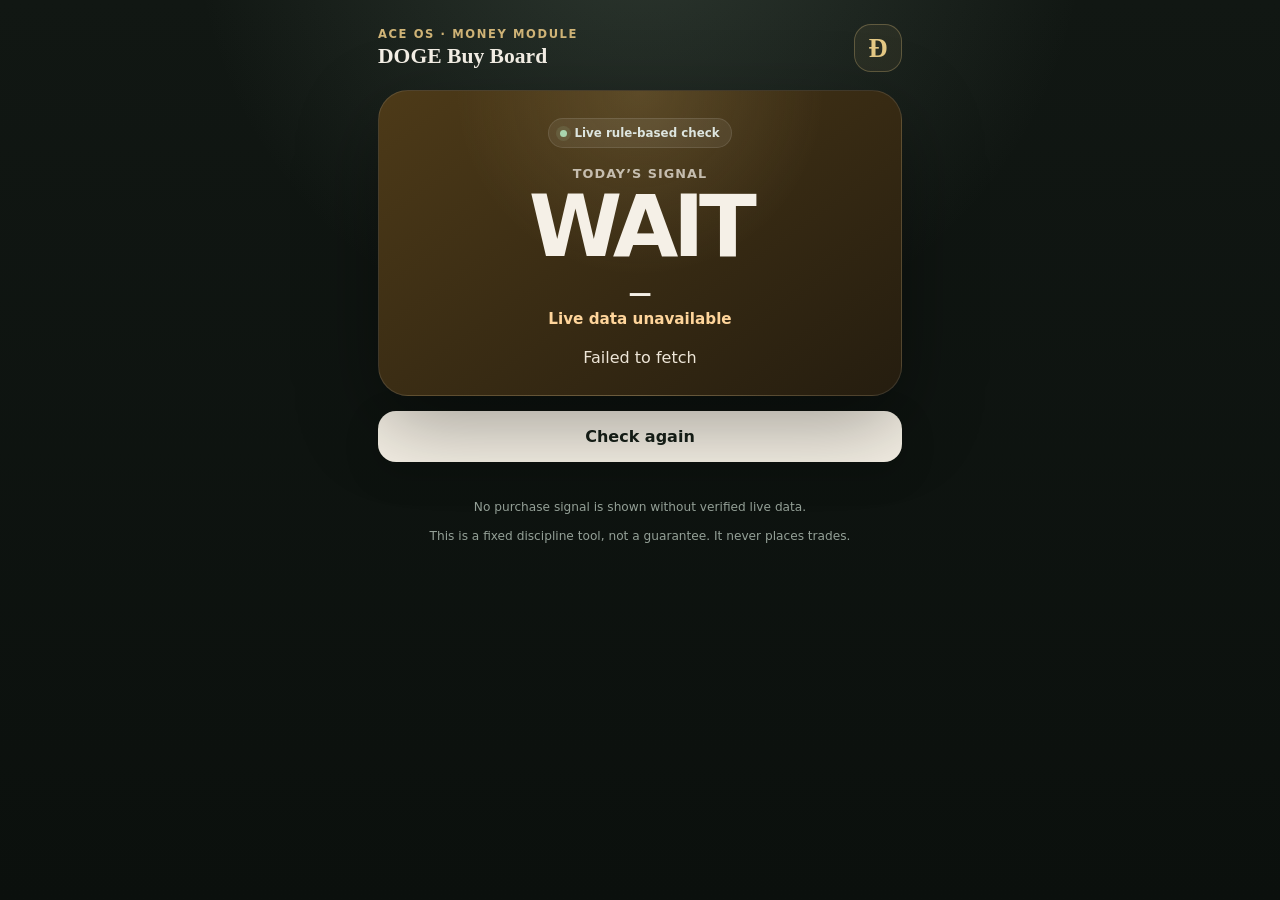
==== doge/index.html @ 9f22336c "Publish DOGE Buy Board" ====
<!doctype html><html lang="en"><head><meta charset="utf-8"><meta name="viewport" content="width=device-width,initial-scale=1,viewport-fit=cover"><meta name="theme-color" content="#101713"><meta name="apple-mobile-web-app-capable" content="yes"><meta name="apple-mobile-web-app-status-bar-style" content="black-translucent"><meta name="apple-mobile-web-app-title" content="DOGE Board"><meta name="description" content="ACE OS DOGE Buy Board"><title>DOGE Buy Board</title><style>:root{color-scheme:dark;font-family:Inter,ui-rounded,system-ui,-apple-system,BlinkMacSystemFont,"Segoe UI",sans-serif;background:#0b100d;color:#f5f0e7}*{box-sizing:border-box}body{margin:0;min-height:100vh;background:radial-gradient(circle at 50% -10%,rgba(137,162,141,.23),transparent 38%),linear-gradient(180deg,#111713,#0b100d)}button{font:inherit}.page{width:min(100%,560px);min-height:100vh;margin:auto;padding:calc(24px + env(safe-area-inset-top)) 18px calc(34px + env(safe-area-inset-bottom))}header{display:flex;align-items:center;justify-content:space-between;gap:16px;margin-bottom:18px}header h2{margin:3px 0 0;font:600 1.35rem Georgia,serif}.eyebrow{margin:0;color:#d0b477;font-size:.72rem;font-weight:800;letter-spacing:.14em;text-transform:uppercase}.coin{display:grid;place-items:center;width:48px;height:48px;border:1px solid rgba(208,180,119,.32);border-radius:17px;color:#e5c985;background:rgba(208,180,119,.08);font:800 1.65rem Georgia,serif}.signal{overflow:hidden;position:relative;border:1px solid rgba(255,255,255,.11);border-radius:30px;padding:27px 22px 25px;text-align:center;box-shadow:0 28px 80px rgba(0,0,0,.34)}.signal.buy{background:radial-gradient(circle at 50% 0,rgba(169,214,175,.18),transparent 46%),linear-gradient(145deg,#174f31,#0e2d1d)}.signal.wait,.signal.loading{background:radial-gradient(circle at 50% 0,rgba(229,201,133,.16),transparent 46%),linear-gradient(145deg,#4d3a18,#251d0f)}.badge{display:inline-flex;align-items:center;gap:7px;border:1px solid rgba(255,255,255,.1);border-radius:999px;padding:7px 11px;color:#dde5df;background:rgba(255,255,255,.07);font-size:.74rem;font-weight:700}.badge i{width:7px;height:7px;border-radius:50%;background:#a9d6af;box-shadow:0 0 0 4px rgba(169,214,175,.12)}.prompt{margin:18px 0 3px;color:rgba(245,240,231,.72);font-size:.8rem;font-weight:800;letter-spacing:.08em;text-transform:uppercase}h1{margin:6px 0 12px;font-size:clamp(3rem,15vw,5.3rem);line-height:.94;letter-spacing:-.065em}.price{margin:0;font-size:1.45rem;font-weight:850}.change{margin:4px 0 0;font-size:.95rem;font-weight:750}.positive{color:#b9efc8}.negative{color:#ffd59b}.reason{max-width:405px;margin:18px auto 0;color:#eee6d8;line-height:1.5}.refresh{width:100%;margin:15px 0;border:0;border-radius:18px;padding:16px;color:#172019;background:#f3eee3;font-size:1rem;font-weight:850;cursor:pointer;box-shadow:0 10px 35px rgba(0,0,0,.18)}.refresh:active{transform:scale(.99)}.refresh:disabled{opacity:.68}.grid{display:grid;grid-template-columns:repeat(2,minmax(0,1fr));gap:11px}.card{min-width:0;border:1px solid rgba(255,255,255,.09);border-radius:21px;padding:16px;background:rgba(255,255,255,.05)}.card>span{display:block;margin-bottom:7px;color:#aebbb2;font-size:.74rem}.card strong{display:block;overflow:hidden;font-size:clamp(.96rem,4.5vw,1.16rem);text-overflow:ellipsis;white-space:nowrap}.wide{grid-column:1/-1}.checks{display:grid;gap:10px;margin:11px 0 0;padding:0;list-style:none}.checks li{display:flex;align-items:center;gap:10px;font-size:.9rem}.checks b{width:24px;font-size:1.1rem}.passed{color:#b9efc8}.notpassed{color:#c5c7c5}footer{margin-top:22px;color:#94a097;text-align:center;font-size:.76rem;line-height:1.45}.hidden{display:none}@media(max-width:390px){.page{padding-left:14px;padding-right:14px}.signal{padding-left:16px;padding-right:16px}.card{padding:14px}}</style></head><body><main class="page"><header><div><p class="eyebrow">ACE OS · Money Module</p><h2>DOGE Buy Board</h2></div><div class="coin">Ð</div></header><section id="card" class="signal loading" aria-live="polite"><span class="badge"><i></i> Live rule-based check</span><p class="prompt">Today’s signal</p><h1 id="signal">CHECKING</h1><p id="price" class="price">—</p><p id="change" class="change">Getting live DOGE data…</p><p id="reason" class="reason">The board is checking the current market before showing a signal.</p></section><button id="refresh" class="refresh">Check again</button><section id="details" class="grid hidden"><article class="card"><span>Dip score</span><strong id="score">—</strong></article><article class="card"><span>RSI momentum</span><strong id="rsi">—</strong></article><article class="card"><span>20-day average</span><strong id="sma20">—</strong></article><article class="card"><span>50-day average</span><strong id="sma50">—</strong></article><article class="card wide"><span>7-day range</span><strong id="range">—</strong></article><article class="card wide"><span>Why the board chose this</span><ul id="checks" class="checks"></ul></article></section><footer><p id="updated">Waiting for a verified update.</p><p>This is a fixed discipline tool, not a guarantee. It never places trades.</p></footer></main><script>const API='https://cmryhxnhnltrewvduico.supabase.co/functions/v1/doge-signal-api?key=0ZYgJdN_l2FdIeggiPq_uM49',e=id=>document.getElementById(id),x={card:e('card'),signal:e('signal'),price:e('price'),change:e('change'),reason:e('reason'),refresh:e('refresh'),details:e('details'),score:e('score'),rsi:e('rsi'),sma20:e('sma20'),sma50:e('sma50'),range:e('range'),checks:e('checks'),updated:e('updated')};function money(v){v=Number(v);return Number.isFinite(v)?v<1?'$'+v.toFixed(5):'$'+v.toFixed(2):'—'}function pct(v){v=Number(v);return Number.isFinite(v)?(v>=0?'+':'')+v.toFixed(2)+'%':'—'}function safe(m){x.card.className='signal wait';x.signal.textContent='WAIT';x.price.textContent='—';x.change.textContent='Live data unavailable';x.change.className='change negative';x.reason.textContent=m||'The live market feed could not be checked safely.';x.details.classList.add('hidden');x.updated.textContent='No purchase signal is shown without verified live data.'}function render(d){const buy=d.signal==='BUY SMALL';x.card.className='signal '+(buy?'buy':'wait');x.signal.textContent=d.signal||'WAIT';x.price.textContent=money(d.price);x.change.textContent=pct(d.change24h)+' today';x.change.className='change '+(Number(d.change24h)>=0?'positive':'negative');x.reason.textContent=d.reason||'The board recommends waiting.';x.score.textContent=d.score+' / 4';x.rsi.textContent=Number(d.rsi14).toFixed(1);x.sma20.textContent=money(d.sma20);x.sma50.textContent=money(d.sma50);x.range.textContent=money(d.sevenDayLow)+' – '+money(d.sevenDayHigh);x.checks.replaceChildren(...(d.checks||[]).map(c=>{const li=document.createElement('li'),b=document.createElement('b');li.className=c.passed?'passed':'notpassed';b.textContent=c.passed?'✓':'○';li.append(b,document.createTextNode(c.label));return li}));x.details.classList.remove('hidden');x.updated.textContent='Updated '+new Date(d.updatedAt).toLocaleString('en-US',{timeZone:'America/Los_Angeles',dateStyle:'medium',timeStyle:'short'})+' Pacific.'}async function load(){x.refresh.disabled=true;x.refresh.textContent='Checking…';try{const r=await fetch(API+'&t='+Date.now(),{cache:'no-store'}),d=await r.json();if(!r.ok||d.error)throw new Error(d.error||'The signal service is unavailable.');render(d)}catch(err){safe(err.message)}finally{x.refresh.disabled=false;x.refresh.textContent='Check again'}}x.refresh.addEventListener('click',load);load();</script></body></html>
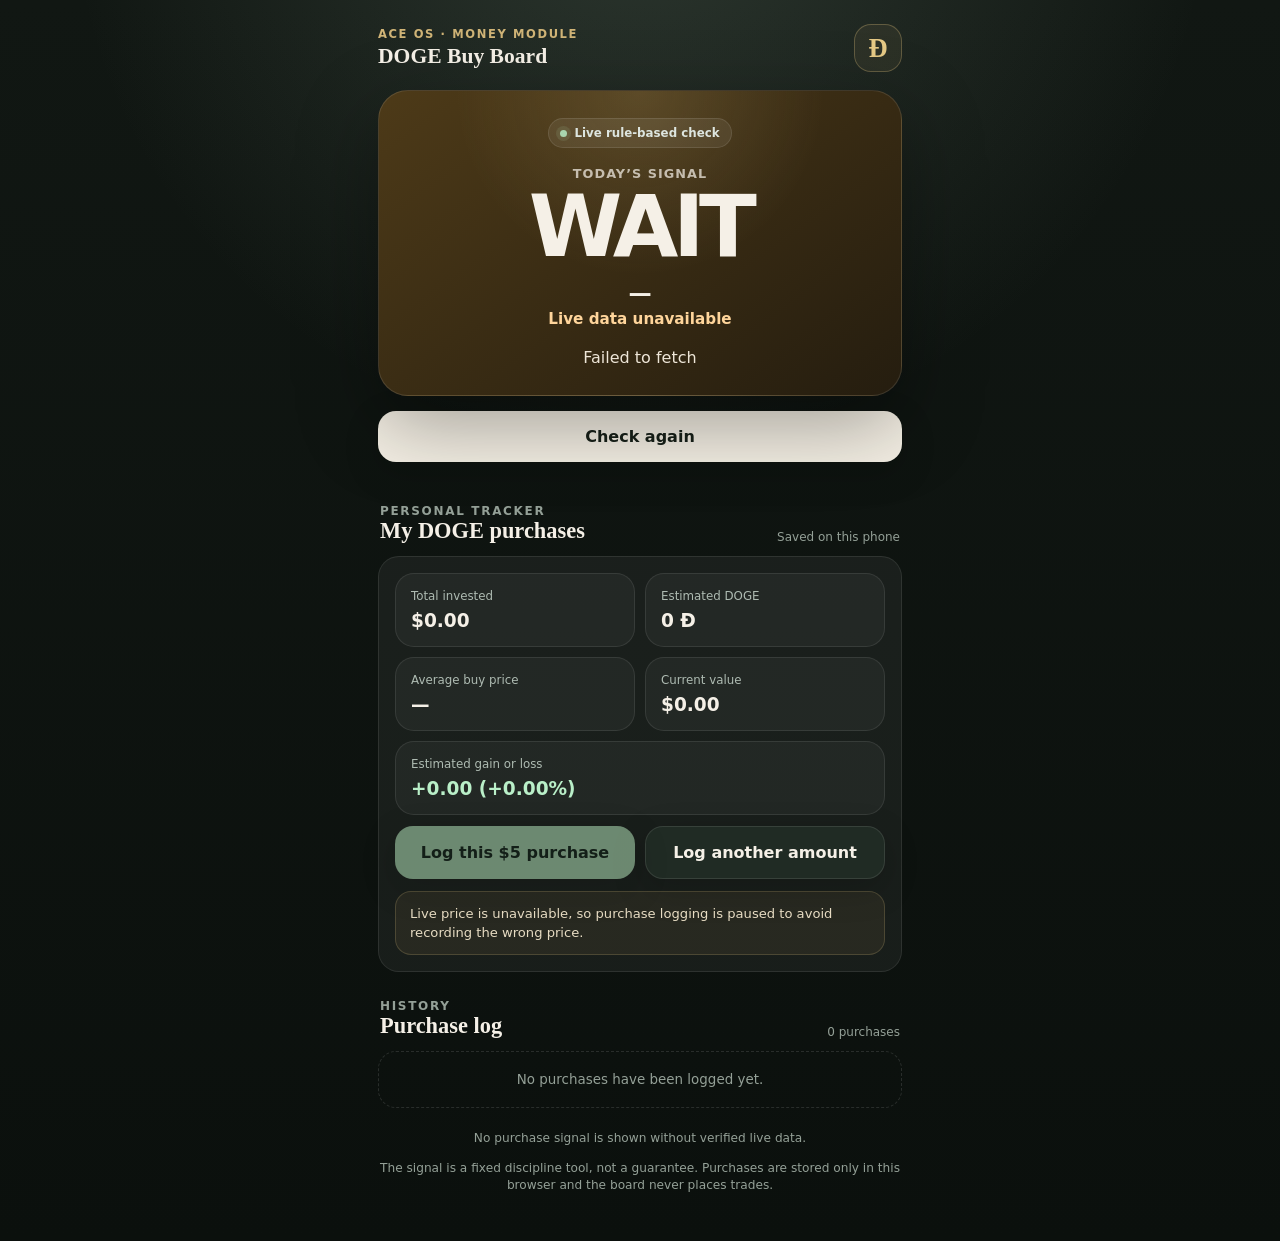
==== commit 611fd041: "Add DOGE purchase tracking and portfolio summary" ====
--- a/doge/index.html
+++ b/doge/index.html
@@ -1 +1,179 @@
-<!doctype html><html lang="en"><head><meta charset="utf-8"><meta name="viewport" content="width=device-width,initial-scale=1,viewport-fit=cover"><meta name="theme-color" content="#101713"><meta name="apple-mobile-web-app-capable" content="yes"><meta name="apple-mobile-web-app-status-bar-style" content="black-translucent"><meta name="apple-mobile-web-app-title" content="DOGE Board"><meta name="description" content="ACE OS DOGE Buy Board"><title>DOGE Buy Board</title><style>:root{color-scheme:dark;font-family:Inter,ui-rounded,system-ui,-apple-system,BlinkMacSystemFont,"Segoe UI",sans-serif;background:#0b100d;color:#f5f0e7}*{box-sizing:border-box}body{margin:0;min-height:100vh;background:radial-gradient(circle at 50% -10%,rgba(137,162,141,.23),transparent 38%),linear-gradient(180deg,#111713,#0b100d)}button{font:inherit}.page{width:min(100%,560px);min-height:100vh;margin:auto;padding:calc(24px + env(safe-area-inset-top)) 18px calc(34px + env(safe-area-inset-bottom))}header{display:flex;align-items:center;justify-content:space-between;gap:16px;margin-bottom:18px}header h2{margin:3px 0 0;font:600 1.35rem Georgia,serif}.eyebrow{margin:0;color:#d0b477;font-size:.72rem;font-weight:800;letter-spacing:.14em;text-transform:uppercase}.coin{display:grid;place-items:center;width:48px;height:48px;border:1px solid rgba(208,180,119,.32);border-radius:17px;color:#e5c985;background:rgba(208,180,119,.08);font:800 1.65rem Georgia,serif}.signal{overflow:hidden;position:relative;border:1px solid rgba(255,255,255,.11);border-radius:30px;padding:27px 22px 25px;text-align:center;box-shadow:0 28px 80px rgba(0,0,0,.34)}.signal.buy{background:radial-gradient(circle at 50% 0,rgba(169,214,175,.18),transparent 46%),linear-gradient(145deg,#174f31,#0e2d1d)}.signal.wait,.signal.loading{background:radial-gradient(circle at 50% 0,rgba(229,201,133,.16),transparent 46%),linear-gradient(145deg,#4d3a18,#251d0f)}.badge{display:inline-flex;align-items:center;gap:7px;border:1px solid rgba(255,255,255,.1);border-radius:999px;padding:7px 11px;color:#dde5df;background:rgba(255,255,255,.07);font-size:.74rem;font-weight:700}.badge i{width:7px;height:7px;border-radius:50%;background:#a9d6af;box-shadow:0 0 0 4px rgba(169,214,175,.12)}.prompt{margin:18px 0 3px;color:rgba(245,240,231,.72);font-size:.8rem;font-weight:800;letter-spacing:.08em;text-transform:uppercase}h1{margin:6px 0 12px;font-size:clamp(3rem,15vw,5.3rem);line-height:.94;letter-spacing:-.065em}.price{margin:0;font-size:1.45rem;font-weight:850}.change{margin:4px 0 0;font-size:.95rem;font-weight:750}.positive{color:#b9efc8}.negative{color:#ffd59b}.reason{max-width:405px;margin:18px auto 0;color:#eee6d8;line-height:1.5}.refresh{width:100%;margin:15px 0;border:0;border-radius:18px;padding:16px;color:#172019;background:#f3eee3;font-size:1rem;font-weight:850;cursor:pointer;box-shadow:0 10px 35px rgba(0,0,0,.18)}.refresh:active{transform:scale(.99)}.refresh:disabled{opacity:.68}.grid{display:grid;grid-template-columns:repeat(2,minmax(0,1fr));gap:11px}.card{min-width:0;border:1px solid rgba(255,255,255,.09);border-radius:21px;padding:16px;background:rgba(255,255,255,.05)}.card>span{display:block;margin-bottom:7px;color:#aebbb2;font-size:.74rem}.card strong{display:block;overflow:hidden;font-size:clamp(.96rem,4.5vw,1.16rem);text-overflow:ellipsis;white-space:nowrap}.wide{grid-column:1/-1}.checks{display:grid;gap:10px;margin:11px 0 0;padding:0;list-style:none}.checks li{display:flex;align-items:center;gap:10px;font-size:.9rem}.checks b{width:24px;font-size:1.1rem}.passed{color:#b9efc8}.notpassed{color:#c5c7c5}footer{margin-top:22px;color:#94a097;text-align:center;font-size:.76rem;line-height:1.45}.hidden{display:none}@media(max-width:390px){.page{padding-left:14px;padding-right:14px}.signal{padding-left:16px;padding-right:16px}.card{padding:14px}}</style></head><body><main class="page"><header><div><p class="eyebrow">ACE OS · Money Module</p><h2>DOGE Buy Board</h2></div><div class="coin">Ð</div></header><section id="card" class="signal loading" aria-live="polite"><span class="badge"><i></i> Live rule-based check</span><p class="prompt">Today’s signal</p><h1 id="signal">CHECKING</h1><p id="price" class="price">—</p><p id="change" class="change">Getting live DOGE data…</p><p id="reason" class="reason">The board is checking the current market before showing a signal.</p></section><button id="refresh" class="refresh">Check again</button><section id="details" class="grid hidden"><article class="card"><span>Dip score</span><strong id="score">—</strong></article><article class="card"><span>RSI momentum</span><strong id="rsi">—</strong></article><article class="card"><span>20-day average</span><strong id="sma20">—</strong></article><article class="card"><span>50-day average</span><strong id="sma50">—</strong></article><article class="card wide"><span>7-day range</span><strong id="range">—</strong></article><article class="card wide"><span>Why the board chose this</span><ul id="checks" class="checks"></ul></article></section><footer><p id="updated">Waiting for a verified update.</p><p>This is a fixed discipline tool, not a guarantee. It never places trades.</p></footer></main><script>const API='https://cmryhxnhnltrewvduico.supabase.co/functions/v1/doge-signal-api?key=0ZYgJdN_l2FdIeggiPq_uM49',e=id=>document.getElementById(id),x={card:e('card'),signal:e('signal'),price:e('price'),change:e('change'),reason:e('reason'),refresh:e('refresh'),details:e('details'),score:e('score'),rsi:e('rsi'),sma20:e('sma20'),sma50:e('sma50'),range:e('range'),checks:e('checks'),updated:e('updated')};function money(v){v=Number(v);return Number.isFinite(v)?v<1?'$'+v.toFixed(5):'$'+v.toFixed(2):'—'}function pct(v){v=Number(v);return Number.isFinite(v)?(v>=0?'+':'')+v.toFixed(2)+'%':'—'}function safe(m){x.card.className='signal wait';x.signal.textContent='WAIT';x.price.textContent='—';x.change.textContent='Live data unavailable';x.change.className='change negative';x.reason.textContent=m||'The live market feed could not be checked safely.';x.details.classList.add('hidden');x.updated.textContent='No purchase signal is shown without verified live data.'}function render(d){const buy=d.signal==='BUY SMALL';x.card.className='signal '+(buy?'buy':'wait');x.signal.textContent=d.signal||'WAIT';x.price.textContent=money(d.price);x.change.textContent=pct(d.change24h)+' today';x.change.className='change '+(Number(d.change24h)>=0?'positive':'negative');x.reason.textContent=d.reason||'The board recommends waiting.';x.score.textContent=d.score+' / 4';x.rsi.textContent=Number(d.rsi14).toFixed(1);x.sma20.textContent=money(d.sma20);x.sma50.textContent=money(d.sma50);x.range.textContent=money(d.sevenDayLow)+' – '+money(d.sevenDayHigh);x.checks.replaceChildren(...(d.checks||[]).map(c=>{const li=document.createElement('li'),b=document.createElement('b');li.className=c.passed?'passed':'notpassed';b.textContent=c.passed?'✓':'○';li.append(b,document.createTextNode(c.label));return li}));x.details.classList.remove('hidden');x.updated.textContent='Updated '+new Date(d.updatedAt).toLocaleString('en-US',{timeZone:'America/Los_Angeles',dateStyle:'medium',timeStyle:'short'})+' Pacific.'}async function load(){x.refresh.disabled=true;x.refresh.textContent='Checking…';try{const r=await fetch(API+'&t='+Date.now(),{cache:'no-store'}),d=await r.json();if(!r.ok||d.error)throw new Error(d.error||'The signal service is unavailable.');render(d)}catch(err){safe(err.message)}finally{x.refresh.disabled=false;x.refresh.textContent='Check again'}}x.refresh.addEventListener('click',load);load();</script></body></html>+<!doctype html>
+<html lang="en">
+<head>
+  <meta charset="utf-8" />
+  <meta name="viewport" content="width=device-width,initial-scale=1,viewport-fit=cover" />
+  <meta name="theme-color" content="#101713" />
+  <meta name="apple-mobile-web-app-capable" content="yes" />
+  <meta name="apple-mobile-web-app-status-bar-style" content="black-translucent" />
+  <meta name="apple-mobile-web-app-title" content="DOGE Board" />
+  <meta name="description" content="ACE OS DOGE Buy Board with personal purchase tracking" />
+  <title>DOGE Buy Board</title>
+  <style>
+    :root{color-scheme:dark;font-family:Inter,ui-rounded,system-ui,-apple-system,BlinkMacSystemFont,"Segoe UI",sans-serif;background:#0b100d;color:#f5f0e7}
+    *{box-sizing:border-box}
+    body{margin:0;min-height:100vh;background:radial-gradient(circle at 50% -10%,rgba(137,162,141,.23),transparent 38%),linear-gradient(180deg,#111713,#0b100d)}
+    button,input{font:inherit}
+    button{color:inherit}
+    .page{width:min(100%,560px);min-height:100vh;margin:auto;padding:calc(24px + env(safe-area-inset-top)) 18px calc(34px + env(safe-area-inset-bottom))}
+    header{display:flex;align-items:center;justify-content:space-between;gap:16px;margin-bottom:18px}
+    header h2{margin:3px 0 0;font:600 1.35rem Georgia,serif}
+    .eyebrow{margin:0;color:#d0b477;font-size:.72rem;font-weight:800;letter-spacing:.14em;text-transform:uppercase}
+    .coin{display:grid;place-items:center;width:48px;height:48px;border:1px solid rgba(208,180,119,.32);border-radius:17px;color:#e5c985;background:rgba(208,180,119,.08);font:800 1.65rem Georgia,serif}
+    .signal{overflow:hidden;position:relative;border:1px solid rgba(255,255,255,.11);border-radius:30px;padding:27px 22px 25px;text-align:center;box-shadow:0 28px 80px rgba(0,0,0,.34)}
+    .signal.buy{background:radial-gradient(circle at 50% 0,rgba(169,214,175,.18),transparent 46%),linear-gradient(145deg,#174f31,#0e2d1d)}
+    .signal.wait,.signal.loading{background:radial-gradient(circle at 50% 0,rgba(229,201,133,.16),transparent 46%),linear-gradient(145deg,#4d3a18,#251d0f)}
+    .badge{display:inline-flex;align-items:center;gap:7px;border:1px solid rgba(255,255,255,.1);border-radius:999px;padding:7px 11px;color:#dde5df;background:rgba(255,255,255,.07);font-size:.74rem;font-weight:700}
+    .badge i{width:7px;height:7px;border-radius:50%;background:#a9d6af;box-shadow:0 0 0 4px rgba(169,214,175,.12)}
+    .prompt{margin:18px 0 3px;color:rgba(245,240,231,.72);font-size:.8rem;font-weight:800;letter-spacing:.08em;text-transform:uppercase}
+    h1{margin:6px 0 12px;font-size:clamp(3rem,15vw,5.3rem);line-height:.94;letter-spacing:-.065em}
+    .price{margin:0;font-size:1.45rem;font-weight:850}
+    .change{margin:4px 0 0;font-size:.95rem;font-weight:750}
+    .positive{color:#b9efc8}.negative{color:#ffd59b}
+    .reason{max-width:405px;margin:18px auto 0;color:#eee6d8;line-height:1.5}
+    .refresh,.buy-button,.custom-button{width:100%;border:0;border-radius:18px;padding:16px;font-size:1rem;font-weight:850;cursor:pointer;box-shadow:0 10px 35px rgba(0,0,0,.18)}
+    .refresh{margin:15px 0;color:#172019;background:#f3eee3}
+    .buy-button{color:#102017;background:#a9d6af}
+    .custom-button{color:#f5f0e7;background:#202b24;border:1px solid rgba(255,255,255,.1)}
+    button:active{transform:scale(.99)}
+    button:disabled{opacity:.58;cursor:not-allowed}
+    .grid{display:grid;grid-template-columns:repeat(2,minmax(0,1fr));gap:11px}
+    .card,.panel{min-width:0;border:1px solid rgba(255,255,255,.09);border-radius:21px;padding:16px;background:rgba(255,255,255,.05)}
+    .card>span,.stat span{display:block;margin-bottom:7px;color:#aebbb2;font-size:.74rem}
+    .card strong,.stat strong{display:block;overflow:hidden;font-size:clamp(.96rem,4.5vw,1.16rem);text-overflow:ellipsis;white-space:nowrap}
+    .wide{grid-column:1/-1}
+    .checks{display:grid;gap:10px;margin:11px 0 0;padding:0;list-style:none}
+    .checks li{display:flex;align-items:center;gap:10px;font-size:.9rem}
+    .checks b{width:24px;font-size:1.1rem}.passed{color:#b9efc8}.notpassed{color:#c5c7c5}
+    .section-title{display:flex;align-items:flex-end;justify-content:space-between;gap:12px;margin:27px 2px 12px}
+    .section-title h3{margin:0;font:600 1.4rem Georgia,serif}
+    .section-title p{margin:0;color:#94a097;font-size:.75rem}
+    .portfolio{display:grid;grid-template-columns:repeat(2,minmax(0,1fr));gap:10px}
+    .stat{border:1px solid rgba(255,255,255,.09);border-radius:19px;padding:15px;background:rgba(255,255,255,.045)}
+    .stat.wide{grid-column:1/-1}
+    .gain{color:#b9efc8}.loss{color:#ffd59b}
+    .quick-buy{display:grid;grid-template-columns:1fr 1fr;gap:10px;margin-top:11px}
+    .notice{margin:12px 0 0;padding:12px 14px;border:1px solid rgba(208,180,119,.22);border-radius:16px;background:rgba(208,180,119,.08);color:#e7dcc3;font-size:.82rem;line-height:1.45}
+    .custom-form{display:grid;grid-template-columns:1fr auto;gap:9px;margin-top:10px}
+    .custom-form input{min-width:0;border:1px solid rgba(255,255,255,.11);border-radius:15px;padding:13px 14px;color:#f5f0e7;background:#111713;outline:none}
+    .custom-form input:focus{border-color:rgba(208,180,119,.55)}
+    .custom-form button{border:0;border-radius:15px;padding:0 17px;background:#d0b477;color:#17150e;font-weight:850;cursor:pointer}
+    .history{display:grid;gap:9px}
+    .purchase{display:grid;grid-template-columns:1fr auto;gap:12px;align-items:center;border:1px solid rgba(255,255,255,.09);border-radius:18px;padding:14px;background:rgba(255,255,255,.04)}
+    .purchase h4{margin:0 0 4px;font-size:.94rem}.purchase p{margin:0;color:#aebbb2;font-size:.76rem;line-height:1.4}
+    .purchase-side{text-align:right}.purchase-side strong{display:block}.delete{margin-top:5px;border:0;background:transparent;color:#f19a91;font-size:.72rem;cursor:pointer;padding:3px}
+    .empty{padding:20px;border:1px dashed rgba(255,255,255,.12);border-radius:18px;color:#94a097;text-align:center;font-size:.84rem}
+    footer{margin-top:22px;color:#94a097;text-align:center;font-size:.76rem;line-height:1.45}.hidden{display:none!important}
+    @media(max-width:390px){.page{padding-left:14px;padding-right:14px}.signal{padding-left:16px;padding-right:16px}.card,.panel{padding:14px}.quick-buy{grid-template-columns:1fr}}
+  </style>
+</head>
+<body>
+<main class="page">
+  <header>
+    <div><p class="eyebrow">ACE OS · Money Module</p><h2>DOGE Buy Board</h2></div>
+    <div class="coin">Ð</div>
+  </header>
+
+  <section id="card" class="signal loading" aria-live="polite">
+    <span class="badge"><i></i> Live rule-based check</span>
+    <p class="prompt">Today’s signal</p>
+    <h1 id="signal">CHECKING</h1>
+    <p id="price" class="price">—</p>
+    <p id="change" class="change">Getting live DOGE data…</p>
+    <p id="reason" class="reason">The board is checking the current market before showing a signal.</p>
+  </section>
+
+  <button id="refresh" class="refresh">Check again</button>
+
+  <section id="details" class="grid hidden">
+    <article class="card"><span>Dip score</span><strong id="score">—</strong></article>
+    <article class="card"><span>RSI momentum</span><strong id="rsi">—</strong></article>
+    <article class="card"><span>20-day average</span><strong id="sma20">—</strong></article>
+    <article class="card"><span>50-day average</span><strong id="sma50">—</strong></article>
+    <article class="card wide"><span>7-day range</span><strong id="range">—</strong></article>
+    <article class="card wide"><span>Why the board chose this</span><ul id="checks" class="checks"></ul></article>
+  </section>
+
+  <div class="section-title"><div><p class="eyebrow">Personal tracker</p><h3>My DOGE purchases</h3></div><p>Saved on this phone</p></div>
+
+  <section class="panel">
+    <div class="portfolio">
+      <div class="stat"><span>Total invested</span><strong id="totalInvested">$0.00</strong></div>
+      <div class="stat"><span>Estimated DOGE</span><strong id="totalDoge">0.00 Ð</strong></div>
+      <div class="stat"><span>Average buy price</span><strong id="averagePrice">—</strong></div>
+      <div class="stat"><span>Current value</span><strong id="currentValue">—</strong></div>
+      <div class="stat wide"><span>Estimated gain or loss</span><strong id="gainLoss">—</strong></div>
+    </div>
+
+    <div class="quick-buy">
+      <button id="logFive" class="buy-button" disabled>Log this $5 purchase</button>
+      <button id="toggleCustom" class="custom-button">Log another amount</button>
+    </div>
+    <p id="purchaseNotice" class="notice">When live data is ready, tap “Log this $5 purchase.” It will record $5 using the current displayed DOGE price.</p>
+    <form id="customForm" class="custom-form hidden">
+      <input id="customAmount" inputmode="decimal" type="number" min="0.01" step="0.01" placeholder="Dollar amount" aria-label="Purchase amount in dollars" />
+      <button type="submit">Save</button>
+    </form>
+  </section>
+
+  <div class="section-title"><div><p class="eyebrow">History</p><h3>Purchase log</h3></div><p id="purchaseCount">0 purchases</p></div>
+  <section id="history" class="history"><div class="empty">No purchases have been logged yet.</div></section>
+
+  <footer>
+    <p id="updated">Waiting for a verified update.</p>
+    <p>The signal is a fixed discipline tool, not a guarantee. Purchases are stored only in this browser and the board never places trades.</p>
+  </footer>
+</main>
+
+<script>
+const API='https://cmryhxnhnltrewvduico.supabase.co/functions/v1/doge-signal-api?key=0ZYgJdN_l2FdIeggiPq_uM49';
+const STORAGE_KEY='ace-doge-purchases-v1';
+const e=id=>document.getElementById(id);
+const x={card:e('card'),signal:e('signal'),price:e('price'),change:e('change'),reason:e('reason'),refresh:e('refresh'),details:e('details'),score:e('score'),rsi:e('rsi'),sma20:e('sma20'),sma50:e('sma50'),range:e('range'),checks:e('checks'),updated:e('updated'),totalInvested:e('totalInvested'),totalDoge:e('totalDoge'),averagePrice:e('averagePrice'),currentValue:e('currentValue'),gainLoss:e('gainLoss'),logFive:e('logFive'),toggleCustom:e('toggleCustom'),customForm:e('customForm'),customAmount:e('customAmount'),purchaseNotice:e('purchaseNotice'),history:e('history'),purchaseCount:e('purchaseCount')};
+let liveData=null;
+let purchases=readPurchases();
+
+function money(v){v=Number(v);return Number.isFinite(v)?v<1?'$'+v.toFixed(5):'$'+v.toFixed(2):'—'}
+function dollars(v){v=Number(v);return Number.isFinite(v)?new Intl.NumberFormat('en-US',{style:'currency',currency:'USD'}).format(v):'—'}
+function pct(v){v=Number(v);return Number.isFinite(v)?(v>=0?'+':'')+v.toFixed(2)+'%':'—'}
+function readPurchases(){try{const value=JSON.parse(localStorage.getItem(STORAGE_KEY)||'[]');return Array.isArray(value)?value.filter(p=>Number(p.amount)>0&&Number(p.price)>0):[]}catch{return []}}
+function savePurchases(){localStorage.setItem(STORAGE_KEY,JSON.stringify(purchases))}
+function formatWhen(value){return new Intl.DateTimeFormat('en-US',{timeZone:'America/Los_Angeles',month:'short',day:'numeric',year:'numeric',hour:'numeric',minute:'2-digit'}).format(new Date(value))}
+
+function safe(message){
+  liveData=null;x.card.className='signal wait';x.signal.textContent='WAIT';x.price.textContent='—';x.change.textContent='Live data unavailable';x.change.className='change negative';x.reason.textContent=message||'The live market feed could not be checked safely.';x.details.classList.add('hidden');x.updated.textContent='No purchase signal is shown without verified live data.';x.logFive.disabled=true;x.purchaseNotice.textContent='Live price is unavailable, so purchase logging is paused to avoid recording the wrong price.';renderPortfolio();
+}
+
+function renderSignal(d){
+  liveData=d;const buy=d.signal==='BUY SMALL';x.card.className='signal '+(buy?'buy':'wait');x.signal.textContent=d.signal||'WAIT';x.price.textContent=money(d.price);x.change.textContent=pct(d.change24h)+' today';x.change.className='change '+(Number(d.change24h)>=0?'positive':'negative');x.reason.textContent=d.reason||'The board recommends waiting.';x.score.textContent=d.score+' / 4';x.rsi.textContent=Number(d.rsi14).toFixed(1);x.sma20.textContent=money(d.sma20);x.sma50.textContent=money(d.sma50);x.range.textContent=money(d.sevenDayLow)+' – '+money(d.sevenDayHigh);x.checks.replaceChildren(...(d.checks||[]).map(c=>{const li=document.createElement('li'),b=document.createElement('b');li.className=c.passed?'passed':'notpassed';b.textContent=c.passed?'✓':'○';li.append(b,document.createTextNode(c.label));return li}));x.details.classList.remove('hidden');x.updated.textContent='Updated '+new Date(d.updatedAt).toLocaleString('en-US',{timeZone:'America/Los_Angeles',dateStyle:'medium',timeStyle:'short'})+' Pacific.';x.logFive.disabled=false;x.purchaseNotice.textContent='You said you bought $5. Tap “Log this $5 purchase” to save it at the current displayed price of '+money(d.price)+'.';renderPortfolio();
+}
+
+async function load(){
+  x.refresh.disabled=true;x.refresh.textContent='Checking…';
+  try{const r=await fetch(API+'&t='+Date.now(),{cache:'no-store'}),d=await r.json();if(!r.ok||d.error)throw new Error(d.error||'The signal service is unavailable.');renderSignal(d)}catch(err){safe(err.message)}finally{x.refresh.disabled=false;x.refresh.textContent='Check again'}
+}
+
+function addPurchase(amount){
+  amount=Number(amount);const price=Number(liveData&&liveData.price);if(!Number.isFinite(amount)||amount<=0)return alert('Enter a valid dollar amount.');if(!Number.isFinite(price)||price<=0)return alert('Wait for a verified live DOGE price first.');
+  purchases.unshift({id:crypto.randomUUID?crypto.randomUUID():String(Date.now()),amount:Number(amount.toFixed(2)),price,doge:amount/price,createdAt:new Date().toISOString()});savePurchases();renderPortfolio();x.purchaseNotice.textContent=dollars(amount)+' purchase logged at '+money(price)+'. Nice and measured, Ace.';
+}
+
+function deletePurchase(id){
+  const item=purchases.find(p=>p.id===id);if(!item)return;if(!confirm('Remove this '+dollars(item.amount)+' purchase from the tracker?'))return;purchases=purchases.filter(p=>p.id!==id);savePurchases();renderPortfolio();
+}
+
+function renderPortfolio(){
+  const invested=purchases.reduce((sum,p)=>sum+Number(p.amount||0),0);const doge=purchases.reduce((sum,p)=>sum+Number(p.doge||0),0);const average=doge>0?invested/doge:NaN;const currentPrice=Number(liveData&&liveData.price);const value=Number.isFinite(currentPrice)?doge*currentPrice:NaN;const gain=Number.isFinite(value)?value-invested:NaN;
+  x.totalInvested.textContent=dollars(invested);x.totalDoge.textContent=doge.toLocaleString('en-US',{maximumFractionDigits:2})+' Ð';x.averagePrice.textContent=Number.isFinite(average)?money(average):'—';x.currentValue.textContent=Number.isFinite(value)?dollars(value):'—';x.gainLoss.textContent=Number.isFinite(gain)?(gain>=0?'+':'')+dollars(gain).replace('$','')+' ('+(invested>0?pct(gain/invested*100):'+0.00%')+')':'—';x.gainLoss.className=Number.isFinite(gain)?(gain>=0?'gain':'loss'):'';x.purchaseCount.textContent=purchases.length+' purchase'+(purchases.length===1?'':'s');
+  if(!purchases.length){x.history.innerHTML='<div class="empty">No purchases have been logged yet.</div>';return}
+  x.history.replaceChildren(...purchases.map(p=>{const row=document.createElement('article');row.className='purchase';const left=document.createElement('div');const title=document.createElement('h4');title.textContent=dollars(p.amount)+' buy';const meta=document.createElement('p');meta.textContent=formatWhen(p.createdAt)+' · '+money(p.price)+' per DOGE';left.append(title,meta);const side=document.createElement('div');side.className='purchase-side';const quantity=document.createElement('strong');quantity.textContent=Number(p.doge).toLocaleString('en-US',{maximumFractionDigits:2})+' Ð';const remove=document.createElement('button');remove.className='delete';remove.type='button';remove.textContent='Remove';remove.addEventListener('click',()=>deletePurchase(p.id));side.append(quantity,remove);row.append(left,side);return row}));
+}
+
+x.refresh.addEventListener('click',load);
+x.logFive.addEventListener('click',()=>addPurchase(5));
+x.toggleCustom.addEventListener('click',()=>{x.customForm.classList.toggle('hidden');if(!x.customForm.classList.contains('hidden'))x.customAmount.focus()});
+x.customForm.addEventListener('submit',event=>{event.preventDefault();addPurchase(x.customAmount.value);x.customAmount.value='';x.customForm.classList.add('hidden')});
+renderPortfolio();load();
+</script>
+</body>
+</html>
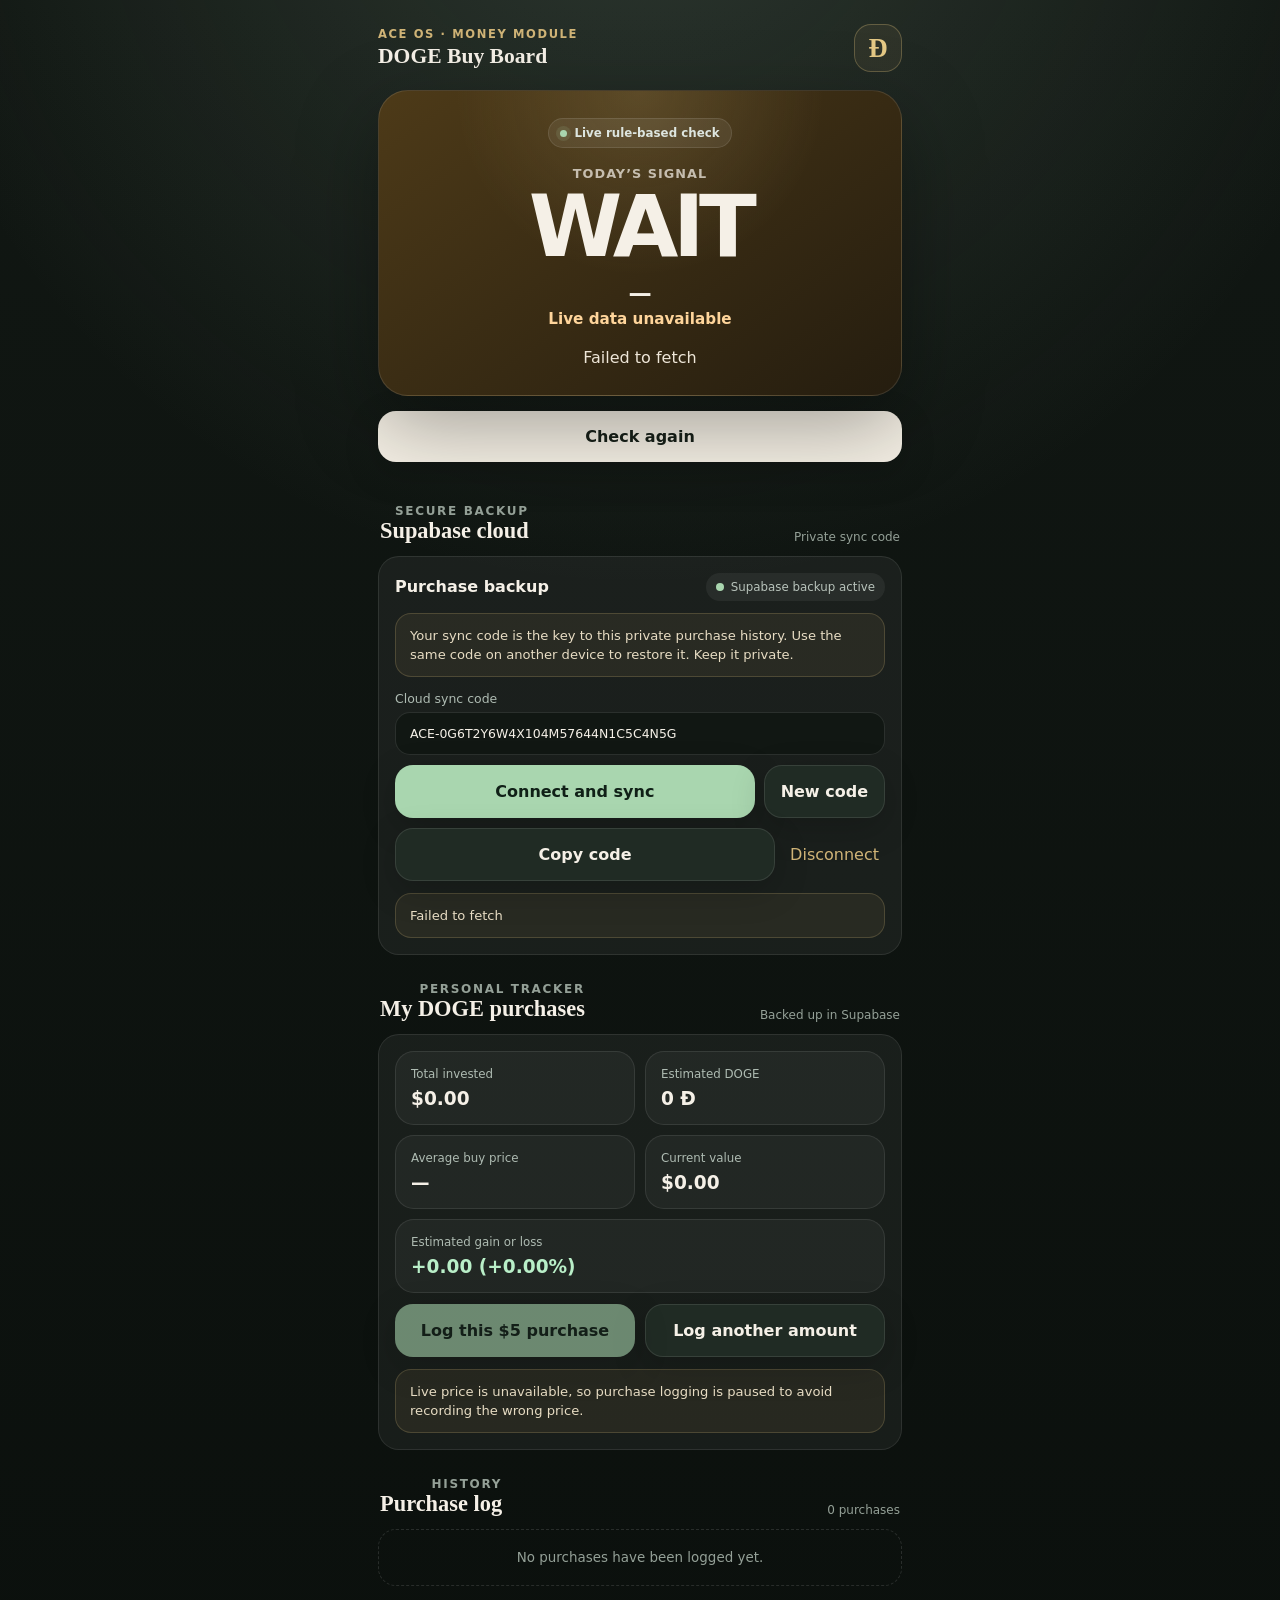
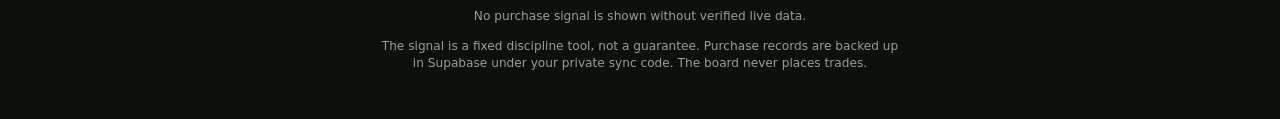
==== commit 6b17b01f: "Back up DOGE purchases in Supabase" ====
--- a/doge/index.html
+++ b/doge/index.html
@@ -7,65 +7,9 @@
   <meta name="apple-mobile-web-app-capable" content="yes" />
   <meta name="apple-mobile-web-app-status-bar-style" content="black-translucent" />
   <meta name="apple-mobile-web-app-title" content="DOGE Board" />
-  <meta name="description" content="ACE OS DOGE Buy Board with personal purchase tracking" />
+  <meta name="description" content="ACE OS DOGE Buy Board with secure Supabase purchase backup" />
   <title>DOGE Buy Board</title>
-  <style>
-    :root{color-scheme:dark;font-family:Inter,ui-rounded,system-ui,-apple-system,BlinkMacSystemFont,"Segoe UI",sans-serif;background:#0b100d;color:#f5f0e7}
-    *{box-sizing:border-box}
-    body{margin:0;min-height:100vh;background:radial-gradient(circle at 50% -10%,rgba(137,162,141,.23),transparent 38%),linear-gradient(180deg,#111713,#0b100d)}
-    button,input{font:inherit}
-    button{color:inherit}
-    .page{width:min(100%,560px);min-height:100vh;margin:auto;padding:calc(24px + env(safe-area-inset-top)) 18px calc(34px + env(safe-area-inset-bottom))}
-    header{display:flex;align-items:center;justify-content:space-between;gap:16px;margin-bottom:18px}
-    header h2{margin:3px 0 0;font:600 1.35rem Georgia,serif}
-    .eyebrow{margin:0;color:#d0b477;font-size:.72rem;font-weight:800;letter-spacing:.14em;text-transform:uppercase}
-    .coin{display:grid;place-items:center;width:48px;height:48px;border:1px solid rgba(208,180,119,.32);border-radius:17px;color:#e5c985;background:rgba(208,180,119,.08);font:800 1.65rem Georgia,serif}
-    .signal{overflow:hidden;position:relative;border:1px solid rgba(255,255,255,.11);border-radius:30px;padding:27px 22px 25px;text-align:center;box-shadow:0 28px 80px rgba(0,0,0,.34)}
-    .signal.buy{background:radial-gradient(circle at 50% 0,rgba(169,214,175,.18),transparent 46%),linear-gradient(145deg,#174f31,#0e2d1d)}
-    .signal.wait,.signal.loading{background:radial-gradient(circle at 50% 0,rgba(229,201,133,.16),transparent 46%),linear-gradient(145deg,#4d3a18,#251d0f)}
-    .badge{display:inline-flex;align-items:center;gap:7px;border:1px solid rgba(255,255,255,.1);border-radius:999px;padding:7px 11px;color:#dde5df;background:rgba(255,255,255,.07);font-size:.74rem;font-weight:700}
-    .badge i{width:7px;height:7px;border-radius:50%;background:#a9d6af;box-shadow:0 0 0 4px rgba(169,214,175,.12)}
-    .prompt{margin:18px 0 3px;color:rgba(245,240,231,.72);font-size:.8rem;font-weight:800;letter-spacing:.08em;text-transform:uppercase}
-    h1{margin:6px 0 12px;font-size:clamp(3rem,15vw,5.3rem);line-height:.94;letter-spacing:-.065em}
-    .price{margin:0;font-size:1.45rem;font-weight:850}
-    .change{margin:4px 0 0;font-size:.95rem;font-weight:750}
-    .positive{color:#b9efc8}.negative{color:#ffd59b}
-    .reason{max-width:405px;margin:18px auto 0;color:#eee6d8;line-height:1.5}
-    .refresh,.buy-button,.custom-button{width:100%;border:0;border-radius:18px;padding:16px;font-size:1rem;font-weight:850;cursor:pointer;box-shadow:0 10px 35px rgba(0,0,0,.18)}
-    .refresh{margin:15px 0;color:#172019;background:#f3eee3}
-    .buy-button{color:#102017;background:#a9d6af}
-    .custom-button{color:#f5f0e7;background:#202b24;border:1px solid rgba(255,255,255,.1)}
-    button:active{transform:scale(.99)}
-    button:disabled{opacity:.58;cursor:not-allowed}
-    .grid{display:grid;grid-template-columns:repeat(2,minmax(0,1fr));gap:11px}
-    .card,.panel{min-width:0;border:1px solid rgba(255,255,255,.09);border-radius:21px;padding:16px;background:rgba(255,255,255,.05)}
-    .card>span,.stat span{display:block;margin-bottom:7px;color:#aebbb2;font-size:.74rem}
-    .card strong,.stat strong{display:block;overflow:hidden;font-size:clamp(.96rem,4.5vw,1.16rem);text-overflow:ellipsis;white-space:nowrap}
-    .wide{grid-column:1/-1}
-    .checks{display:grid;gap:10px;margin:11px 0 0;padding:0;list-style:none}
-    .checks li{display:flex;align-items:center;gap:10px;font-size:.9rem}
-    .checks b{width:24px;font-size:1.1rem}.passed{color:#b9efc8}.notpassed{color:#c5c7c5}
-    .section-title{display:flex;align-items:flex-end;justify-content:space-between;gap:12px;margin:27px 2px 12px}
-    .section-title h3{margin:0;font:600 1.4rem Georgia,serif}
-    .section-title p{margin:0;color:#94a097;font-size:.75rem}
-    .portfolio{display:grid;grid-template-columns:repeat(2,minmax(0,1fr));gap:10px}
-    .stat{border:1px solid rgba(255,255,255,.09);border-radius:19px;padding:15px;background:rgba(255,255,255,.045)}
-    .stat.wide{grid-column:1/-1}
-    .gain{color:#b9efc8}.loss{color:#ffd59b}
-    .quick-buy{display:grid;grid-template-columns:1fr 1fr;gap:10px;margin-top:11px}
-    .notice{margin:12px 0 0;padding:12px 14px;border:1px solid rgba(208,180,119,.22);border-radius:16px;background:rgba(208,180,119,.08);color:#e7dcc3;font-size:.82rem;line-height:1.45}
-    .custom-form{display:grid;grid-template-columns:1fr auto;gap:9px;margin-top:10px}
-    .custom-form input{min-width:0;border:1px solid rgba(255,255,255,.11);border-radius:15px;padding:13px 14px;color:#f5f0e7;background:#111713;outline:none}
-    .custom-form input:focus{border-color:rgba(208,180,119,.55)}
-    .custom-form button{border:0;border-radius:15px;padding:0 17px;background:#d0b477;color:#17150e;font-weight:850;cursor:pointer}
-    .history{display:grid;gap:9px}
-    .purchase{display:grid;grid-template-columns:1fr auto;gap:12px;align-items:center;border:1px solid rgba(255,255,255,.09);border-radius:18px;padding:14px;background:rgba(255,255,255,.04)}
-    .purchase h4{margin:0 0 4px;font-size:.94rem}.purchase p{margin:0;color:#aebbb2;font-size:.76rem;line-height:1.4}
-    .purchase-side{text-align:right}.purchase-side strong{display:block}.delete{margin-top:5px;border:0;background:transparent;color:#f19a91;font-size:.72rem;cursor:pointer;padding:3px}
-    .empty{padding:20px;border:1px dashed rgba(255,255,255,.12);border-radius:18px;color:#94a097;text-align:center;font-size:.84rem}
-    footer{margin-top:22px;color:#94a097;text-align:center;font-size:.76rem;line-height:1.45}.hidden{display:none!important}
-    @media(max-width:390px){.page{padding-left:14px;padding-right:14px}.signal{padding-left:16px;padding-right:16px}.card,.panel{padding:14px}.quick-buy{grid-template-columns:1fr}}
-  </style>
+  <link rel="stylesheet" href="./styles.css" />
 </head>
 <body>
 <main class="page">
@@ -94,8 +38,19 @@
     <article class="card wide"><span>Why the board chose this</span><ul id="checks" class="checks"></ul></article>
   </section>
 
-  <div class="section-title"><div><p class="eyebrow">Personal tracker</p><h3>My DOGE purchases</h3></div><p>Saved on this phone</p></div>
+  <div class="section-title"><div><p class="eyebrow">Secure backup</p><h3>Supabase cloud</h3></div><p>Private sync code</p></div>
+  <section class="panel">
+    <div class="cloud-head"><strong>Purchase backup</strong><span id="cloudStatus" class="cloud-status"><i></i> Connecting</span></div>
+    <p class="notice">Your sync code is the key to this private purchase history. Use the same code on another device to restore it. Keep it private.</p>
+    <div class="auth-form">
+      <label>Cloud sync code<input id="syncCode" type="text" autocomplete="off" autocapitalize="characters" spellcheck="false" /></label>
+      <div class="auth-actions"><button id="connectSync" class="primary" type="button">Connect and sync</button><button id="generateSync" class="secondary" type="button">New code</button></div>
+      <div class="auth-actions"><button id="copySync" class="secondary" type="button">Copy code</button><button id="disconnectSync" class="text-button" type="button">Disconnect</button></div>
+    </div>
+    <p id="syncMessage" class="notice">Preparing secure cloud backup…</p>
+  </section>
 
+  <div class="section-title"><div><p class="eyebrow">Personal tracker</p><h3>My DOGE purchases</h3></div><p id="storageLabel">Waiting for cloud</p></div>
   <section class="panel">
     <div class="portfolio">
       <div class="stat"><span>Total invested</span><strong id="totalInvested">$0.00</strong></div>
@@ -104,12 +59,11 @@
       <div class="stat"><span>Current value</span><strong id="currentValue">—</strong></div>
       <div class="stat wide"><span>Estimated gain or loss</span><strong id="gainLoss">—</strong></div>
     </div>
-
     <div class="quick-buy">
       <button id="logFive" class="buy-button" disabled>Log this $5 purchase</button>
       <button id="toggleCustom" class="custom-button">Log another amount</button>
     </div>
-    <p id="purchaseNotice" class="notice">When live data is ready, tap “Log this $5 purchase.” It will record $5 using the current displayed DOGE price.</p>
+    <p id="purchaseNotice" class="notice">When live data is ready, tap “Log this $5 purchase.”</p>
     <form id="customForm" class="custom-form hidden">
       <input id="customAmount" inputmode="decimal" type="number" min="0.01" step="0.01" placeholder="Dollar amount" aria-label="Purchase amount in dollars" />
       <button type="submit">Save</button>
@@ -121,59 +75,9 @@
 
   <footer>
     <p id="updated">Waiting for a verified update.</p>
-    <p>The signal is a fixed discipline tool, not a guarantee. Purchases are stored only in this browser and the board never places trades.</p>
+    <p>The signal is a fixed discipline tool, not a guarantee. Purchase records are backed up in Supabase under your private sync code. The board never places trades.</p>
   </footer>
 </main>
-
-<script>
-const API='https://cmryhxnhnltrewvduico.supabase.co/functions/v1/doge-signal-api?key=0ZYgJdN_l2FdIeggiPq_uM49';
-const STORAGE_KEY='ace-doge-purchases-v1';
-const e=id=>document.getElementById(id);
-const x={card:e('card'),signal:e('signal'),price:e('price'),change:e('change'),reason:e('reason'),refresh:e('refresh'),details:e('details'),score:e('score'),rsi:e('rsi'),sma20:e('sma20'),sma50:e('sma50'),range:e('range'),checks:e('checks'),updated:e('updated'),totalInvested:e('totalInvested'),totalDoge:e('totalDoge'),averagePrice:e('averagePrice'),currentValue:e('currentValue'),gainLoss:e('gainLoss'),logFive:e('logFive'),toggleCustom:e('toggleCustom'),customForm:e('customForm'),customAmount:e('customAmount'),purchaseNotice:e('purchaseNotice'),history:e('history'),purchaseCount:e('purchaseCount')};
-let liveData=null;
-let purchases=readPurchases();
-
-function money(v){v=Number(v);return Number.isFinite(v)?v<1?'$'+v.toFixed(5):'$'+v.toFixed(2):'—'}
-function dollars(v){v=Number(v);return Number.isFinite(v)?new Intl.NumberFormat('en-US',{style:'currency',currency:'USD'}).format(v):'—'}
-function pct(v){v=Number(v);return Number.isFinite(v)?(v>=0?'+':'')+v.toFixed(2)+'%':'—'}
-function readPurchases(){try{const value=JSON.parse(localStorage.getItem(STORAGE_KEY)||'[]');return Array.isArray(value)?value.filter(p=>Number(p.amount)>0&&Number(p.price)>0):[]}catch{return []}}
-function savePurchases(){localStorage.setItem(STORAGE_KEY,JSON.stringify(purchases))}
-function formatWhen(value){return new Intl.DateTimeFormat('en-US',{timeZone:'America/Los_Angeles',month:'short',day:'numeric',year:'numeric',hour:'numeric',minute:'2-digit'}).format(new Date(value))}
-
-function safe(message){
-  liveData=null;x.card.className='signal wait';x.signal.textContent='WAIT';x.price.textContent='—';x.change.textContent='Live data unavailable';x.change.className='change negative';x.reason.textContent=message||'The live market feed could not be checked safely.';x.details.classList.add('hidden');x.updated.textContent='No purchase signal is shown without verified live data.';x.logFive.disabled=true;x.purchaseNotice.textContent='Live price is unavailable, so purchase logging is paused to avoid recording the wrong price.';renderPortfolio();
-}
-
-function renderSignal(d){
-  liveData=d;const buy=d.signal==='BUY SMALL';x.card.className='signal '+(buy?'buy':'wait');x.signal.textContent=d.signal||'WAIT';x.price.textContent=money(d.price);x.change.textContent=pct(d.change24h)+' today';x.change.className='change '+(Number(d.change24h)>=0?'positive':'negative');x.reason.textContent=d.reason||'The board recommends waiting.';x.score.textContent=d.score+' / 4';x.rsi.textContent=Number(d.rsi14).toFixed(1);x.sma20.textContent=money(d.sma20);x.sma50.textContent=money(d.sma50);x.range.textContent=money(d.sevenDayLow)+' – '+money(d.sevenDayHigh);x.checks.replaceChildren(...(d.checks||[]).map(c=>{const li=document.createElement('li'),b=document.createElement('b');li.className=c.passed?'passed':'notpassed';b.textContent=c.passed?'✓':'○';li.append(b,document.createTextNode(c.label));return li}));x.details.classList.remove('hidden');x.updated.textContent='Updated '+new Date(d.updatedAt).toLocaleString('en-US',{timeZone:'America/Los_Angeles',dateStyle:'medium',timeStyle:'short'})+' Pacific.';x.logFive.disabled=false;x.purchaseNotice.textContent='You said you bought $5. Tap “Log this $5 purchase” to save it at the current displayed price of '+money(d.price)+'.';renderPortfolio();
-}
-
-async function load(){
-  x.refresh.disabled=true;x.refresh.textContent='Checking…';
-  try{const r=await fetch(API+'&t='+Date.now(),{cache:'no-store'}),d=await r.json();if(!r.ok||d.error)throw new Error(d.error||'The signal service is unavailable.');renderSignal(d)}catch(err){safe(err.message)}finally{x.refresh.disabled=false;x.refresh.textContent='Check again'}
-}
-
-function addPurchase(amount){
-  amount=Number(amount);const price=Number(liveData&&liveData.price);if(!Number.isFinite(amount)||amount<=0)return alert('Enter a valid dollar amount.');if(!Number.isFinite(price)||price<=0)return alert('Wait for a verified live DOGE price first.');
-  purchases.unshift({id:crypto.randomUUID?crypto.randomUUID():String(Date.now()),amount:Number(amount.toFixed(2)),price,doge:amount/price,createdAt:new Date().toISOString()});savePurchases();renderPortfolio();x.purchaseNotice.textContent=dollars(amount)+' purchase logged at '+money(price)+'. Nice and measured, Ace.';
-}
-
-function deletePurchase(id){
-  const item=purchases.find(p=>p.id===id);if(!item)return;if(!confirm('Remove this '+dollars(item.amount)+' purchase from the tracker?'))return;purchases=purchases.filter(p=>p.id!==id);savePurchases();renderPortfolio();
-}
-
-function renderPortfolio(){
-  const invested=purchases.reduce((sum,p)=>sum+Number(p.amount||0),0);const doge=purchases.reduce((sum,p)=>sum+Number(p.doge||0),0);const average=doge>0?invested/doge:NaN;const currentPrice=Number(liveData&&liveData.price);const value=Number.isFinite(currentPrice)?doge*currentPrice:NaN;const gain=Number.isFinite(value)?value-invested:NaN;
-  x.totalInvested.textContent=dollars(invested);x.totalDoge.textContent=doge.toLocaleString('en-US',{maximumFractionDigits:2})+' Ð';x.averagePrice.textContent=Number.isFinite(average)?money(average):'—';x.currentValue.textContent=Number.isFinite(value)?dollars(value):'—';x.gainLoss.textContent=Number.isFinite(gain)?(gain>=0?'+':'')+dollars(gain).replace('$','')+' ('+(invested>0?pct(gain/invested*100):'+0.00%')+')':'—';x.gainLoss.className=Number.isFinite(gain)?(gain>=0?'gain':'loss'):'';x.purchaseCount.textContent=purchases.length+' purchase'+(purchases.length===1?'':'s');
-  if(!purchases.length){x.history.innerHTML='<div class="empty">No purchases have been logged yet.</div>';return}
-  x.history.replaceChildren(...purchases.map(p=>{const row=document.createElement('article');row.className='purchase';const left=document.createElement('div');const title=document.createElement('h4');title.textContent=dollars(p.amount)+' buy';const meta=document.createElement('p');meta.textContent=formatWhen(p.createdAt)+' · '+money(p.price)+' per DOGE';left.append(title,meta);const side=document.createElement('div');side.className='purchase-side';const quantity=document.createElement('strong');quantity.textContent=Number(p.doge).toLocaleString('en-US',{maximumFractionDigits:2})+' Ð';const remove=document.createElement('button');remove.className='delete';remove.type='button';remove.textContent='Remove';remove.addEventListener('click',()=>deletePurchase(p.id));side.append(quantity,remove);row.append(left,side);return row}));
-}
-
-x.refresh.addEventListener('click',load);
-x.logFive.addEventListener('click',()=>addPurchase(5));
-x.toggleCustom.addEventListener('click',()=>{x.customForm.classList.toggle('hidden');if(!x.customForm.classList.contains('hidden'))x.customAmount.focus()});
-x.customForm.addEventListener('submit',event=>{event.preventDefault();addPurchase(x.customAmount.value);x.customAmount.value='';x.customForm.classList.add('hidden')});
-renderPortfolio();load();
-</script>
+<script type="module" src="./app.js"></script>
 </body>
-</html>+</html>
--- a/doge/styles.css
+++ b/doge/styles.css
@@ -0,0 +1,40 @@
+:root{color-scheme:dark;font-family:Inter,ui-rounded,system-ui,-apple-system,BlinkMacSystemFont,"Segoe UI",sans-serif;background:#0b100d;color:#f5f0e7}
+*{box-sizing:border-box}
+body{margin:0;min-height:100vh;background:radial-gradient(circle at 50% -10%,rgba(137,162,141,.23),transparent 38%),linear-gradient(180deg,#111713,#0b100d)}
+button,input{font:inherit}button{color:inherit}
+.page{width:min(100%,560px);min-height:100vh;margin:auto;padding:calc(24px + env(safe-area-inset-top)) 18px calc(34px + env(safe-area-inset-bottom))}
+header{display:flex;align-items:center;justify-content:space-between;gap:16px;margin-bottom:18px}
+header h2{margin:3px 0 0;font:600 1.35rem Georgia,serif}
+.eyebrow{margin:0;color:#d0b477;font-size:.72rem;font-weight:800;letter-spacing:.14em;text-transform:uppercase}
+.coin{display:grid;place-items:center;width:48px;height:48px;border:1px solid rgba(208,180,119,.32);border-radius:17px;color:#e5c985;background:rgba(208,180,119,.08);font:800 1.65rem Georgia,serif}
+.signal{overflow:hidden;position:relative;border:1px solid rgba(255,255,255,.11);border-radius:30px;padding:27px 22px 25px;text-align:center;box-shadow:0 28px 80px rgba(0,0,0,.34)}
+.signal.buy{background:radial-gradient(circle at 50% 0,rgba(169,214,175,.18),transparent 46%),linear-gradient(145deg,#174f31,#0e2d1d)}
+.signal.wait,.signal.loading{background:radial-gradient(circle at 50% 0,rgba(229,201,133,.16),transparent 46%),linear-gradient(145deg,#4d3a18,#251d0f)}
+.badge{display:inline-flex;align-items:center;gap:7px;border:1px solid rgba(255,255,255,.1);border-radius:999px;padding:7px 11px;color:#dde5df;background:rgba(255,255,255,.07);font-size:.74rem;font-weight:700}
+.badge i{width:7px;height:7px;border-radius:50%;background:#a9d6af;box-shadow:0 0 0 4px rgba(169,214,175,.12)}
+.prompt{margin:18px 0 3px;color:rgba(245,240,231,.72);font-size:.8rem;font-weight:800;letter-spacing:.08em;text-transform:uppercase}
+h1{margin:6px 0 12px;font-size:clamp(3rem,15vw,5.3rem);line-height:.94;letter-spacing:-.065em}
+.price{margin:0;font-size:1.45rem;font-weight:850}.change{margin:4px 0 0;font-size:.95rem;font-weight:750}
+.positive{color:#b9efc8}.negative{color:#ffd59b}.reason{max-width:405px;margin:18px auto 0;color:#eee6d8;line-height:1.5}
+.refresh,.buy-button,.custom-button,.primary,.secondary{width:100%;border:0;border-radius:18px;padding:16px;font-size:1rem;font-weight:850;cursor:pointer;box-shadow:0 10px 35px rgba(0,0,0,.18)}
+.refresh{margin:15px 0;color:#172019;background:#f3eee3}.buy-button,.primary{color:#102017;background:#a9d6af}.custom-button,.secondary{color:#f5f0e7;background:#202b24;border:1px solid rgba(255,255,255,.1)}
+button:active{transform:scale(.99)}button:disabled{opacity:.58;cursor:not-allowed}
+.grid{display:grid;grid-template-columns:repeat(2,minmax(0,1fr));gap:11px}
+.card,.panel{min-width:0;border:1px solid rgba(255,255,255,.09);border-radius:21px;padding:16px;background:rgba(255,255,255,.05)}
+.card>span,.stat span{display:block;margin-bottom:7px;color:#aebbb2;font-size:.74rem}
+.card strong,.stat strong{display:block;overflow:hidden;font-size:clamp(.96rem,4.5vw,1.16rem);text-overflow:ellipsis;white-space:nowrap}
+.wide{grid-column:1/-1}.checks{display:grid;gap:10px;margin:11px 0 0;padding:0;list-style:none}.checks li{display:flex;align-items:center;gap:10px;font-size:.9rem}
+.checks b{width:24px;font-size:1.1rem}.passed{color:#b9efc8}.notpassed{color:#c5c7c5}
+.section-title{display:flex;align-items:flex-end;justify-content:space-between;gap:12px;margin:27px 2px 12px}.section-title h3{margin:0;font:600 1.4rem Georgia,serif}.section-title p{margin:0;color:#94a097;font-size:.75rem;text-align:right}
+.cloud-head{display:flex;align-items:center;justify-content:space-between;gap:12px}.cloud-status{display:inline-flex;align-items:center;gap:7px;border-radius:999px;padding:7px 10px;background:rgba(255,255,255,.06);color:#b8c3bb;font-size:.74rem}.cloud-status i{width:8px;height:8px;border-radius:50%;background:#e5c985}.cloud-status.online i{background:#a9d6af}.cloud-status.error i{background:#f19a91}
+.auth-form{display:grid;gap:10px;margin-top:14px}.auth-form label{display:grid;gap:6px;color:#aebbb2;font-size:.78rem}.auth-form input,.custom-form input{min-width:0;border:1px solid rgba(255,255,255,.11);border-radius:15px;padding:13px 14px;color:#f5f0e7;background:#111713;outline:none}.auth-form input:focus,.custom-form input:focus{border-color:rgba(208,180,119,.55)}
+.auth-actions{display:grid;grid-template-columns:1fr auto;gap:9px}.signed-in{display:flex;align-items:center;justify-content:space-between;gap:12px;margin-top:12px}.signed-in p{margin:0;color:#aebbb2;font-size:.82rem}.text-button{border:0;background:transparent;color:#d0b477;cursor:pointer;padding:6px}
+.portfolio{display:grid;grid-template-columns:repeat(2,minmax(0,1fr));gap:10px}.stat{border:1px solid rgba(255,255,255,.09);border-radius:19px;padding:15px;background:rgba(255,255,255,.045)}.stat.wide{grid-column:1/-1}
+.gain{color:#b9efc8}.loss{color:#ffd59b}.quick-buy{display:grid;grid-template-columns:1fr 1fr;gap:10px;margin-top:11px}
+.notice{margin:12px 0 0;padding:12px 14px;border:1px solid rgba(208,180,119,.22);border-radius:16px;background:rgba(208,180,119,.08);color:#e7dcc3;font-size:.82rem;line-height:1.45}
+.custom-form{display:grid;grid-template-columns:1fr auto;gap:9px;margin-top:10px}.custom-form button{border:0;border-radius:15px;padding:0 17px;background:#d0b477;color:#17150e;font-weight:850;cursor:pointer}
+.history{display:grid;gap:9px}.purchase{display:grid;grid-template-columns:1fr auto;gap:12px;align-items:center;border:1px solid rgba(255,255,255,.09);border-radius:18px;padding:14px;background:rgba(255,255,255,.04)}
+.purchase h4{margin:0 0 4px;font-size:.94rem}.purchase p{margin:0;color:#aebbb2;font-size:.76rem;line-height:1.4}.purchase-side{text-align:right}.purchase-side strong{display:block}.delete{margin-top:5px;border:0;background:transparent;color:#f19a91;font-size:.72rem;cursor:pointer;padding:3px}
+.empty{padding:20px;border:1px dashed rgba(255,255,255,.12);border-radius:18px;color:#94a097;text-align:center;font-size:.84rem}
+footer{margin-top:22px;color:#94a097;text-align:center;font-size:.76rem;line-height:1.45}.hidden{display:none!important}
+@media(max-width:390px){.page{padding-left:14px;padding-right:14px}.signal{padding-left:16px;padding-right:16px}.card,.panel{padding:14px}.quick-buy,.auth-actions{grid-template-columns:1fr}}
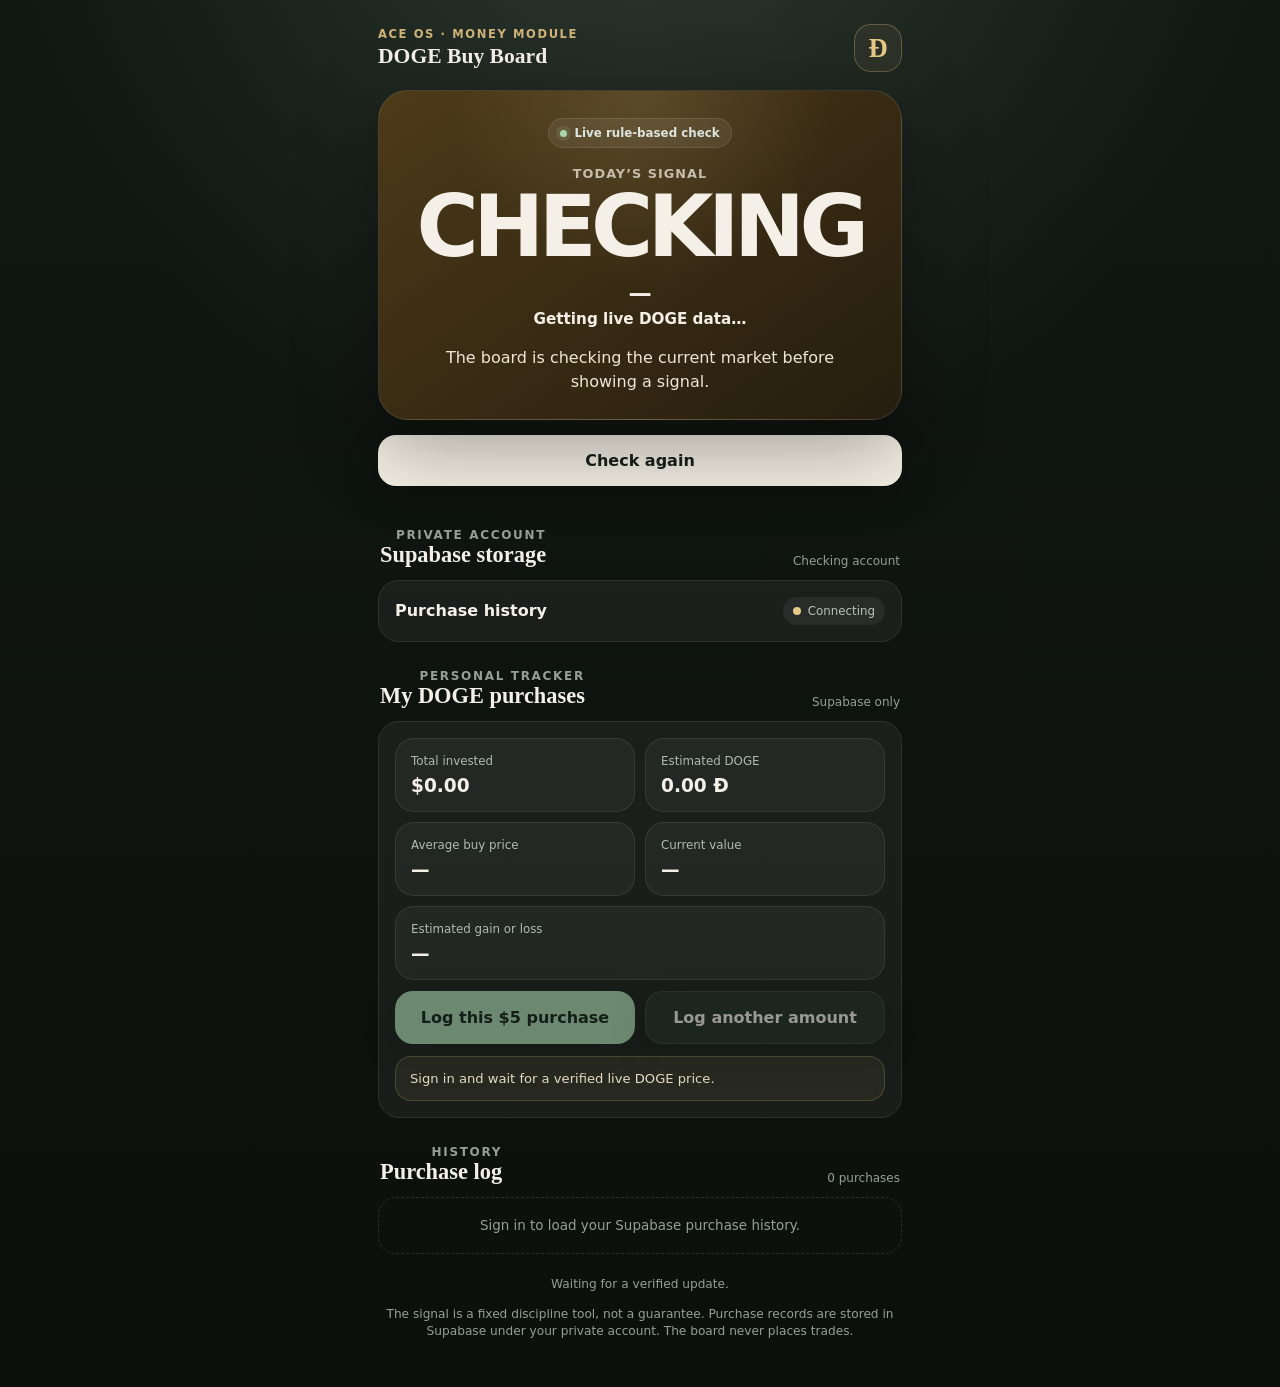
==== commit 6c17f734: "Use Supabase account storage for DOGE purchases" ====
--- a/doge/index.html
+++ b/doge/index.html
@@ -7,9 +7,9 @@
   <meta name="apple-mobile-web-app-capable" content="yes" />
   <meta name="apple-mobile-web-app-status-bar-style" content="black-translucent" />
   <meta name="apple-mobile-web-app-title" content="DOGE Board" />
-  <meta name="description" content="ACE OS DOGE Buy Board with secure Supabase purchase backup" />
+  <meta name="description" content="ACE OS DOGE Buy Board with Supabase account storage" />
   <title>DOGE Buy Board</title>
-  <link rel="stylesheet" href="./styles.css" />
+  <link rel="stylesheet" href="./styles.css?v=3" />
 </head>
 <body>
 <main class="page">
@@ -38,19 +38,26 @@
     <article class="card wide"><span>Why the board chose this</span><ul id="checks" class="checks"></ul></article>
   </section>
 
-  <div class="section-title"><div><p class="eyebrow">Secure backup</p><h3>Supabase cloud</h3></div><p>Private sync code</p></div>
+  <div class="section-title"><div><p class="eyebrow">Private account</p><h3>Supabase storage</h3></div><p id="cloudLabel">Checking account</p></div>
   <section class="panel">
-    <div class="cloud-head"><strong>Purchase backup</strong><span id="cloudStatus" class="cloud-status"><i></i> Connecting</span></div>
-    <p class="notice">Your sync code is the key to this private purchase history. Use the same code on another device to restore it. Keep it private.</p>
-    <div class="auth-form">
-      <label>Cloud sync code<input id="syncCode" type="text" autocomplete="off" autocapitalize="characters" spellcheck="false" /></label>
-      <div class="auth-actions"><button id="connectSync" class="primary" type="button">Connect and sync</button><button id="generateSync" class="secondary" type="button">New code</button></div>
-      <div class="auth-actions"><button id="copySync" class="secondary" type="button">Copy code</button><button id="disconnectSync" class="text-button" type="button">Disconnect</button></div>
+    <div class="cloud-head"><strong>Purchase history</strong><span id="cloudStatus" class="cloud-status"><i></i> Connecting</span></div>
+
+    <form id="authForm" class="auth-form hidden">
+      <p class="notice">Sign in once with your ACE OS account. After that, every purchase loads from and saves directly to Supabase.</p>
+      <label>Email<input id="email" type="email" autocomplete="email" value="aceperkinsss@gmail.com" required /></label>
+      <label>Password<input id="password" type="password" autocomplete="current-password" placeholder="Your ACE OS password" required /></label>
+      <button id="signIn" class="primary" type="submit">Sign in</button>
+      <button id="magicLink" class="secondary" type="button">Email me a sign-in link</button>
+      <p id="authMessage" class="notice">Your password stays with Supabase and is never stored in this page.</p>
+    </form>
+
+    <div id="signedIn" class="signed-in hidden">
+      <div><span class="account-label">Signed in as</span><strong id="accountEmail">—</strong><p id="accountMessage">All purchase records come from Supabase.</p></div>
+      <button id="signOut" class="text-button" type="button">Sign out</button>
     </div>
-    <p id="syncMessage" class="notice">Preparing secure cloud backup…</p>
   </section>
 
-  <div class="section-title"><div><p class="eyebrow">Personal tracker</p><h3>My DOGE purchases</h3></div><p id="storageLabel">Waiting for cloud</p></div>
+  <div class="section-title"><div><p class="eyebrow">Personal tracker</p><h3>My DOGE purchases</h3></div><p id="storageLabel">Supabase only</p></div>
   <section class="panel">
     <div class="portfolio">
       <div class="stat"><span>Total invested</span><strong id="totalInvested">$0.00</strong></div>
@@ -61,9 +68,9 @@
     </div>
     <div class="quick-buy">
       <button id="logFive" class="buy-button" disabled>Log this $5 purchase</button>
-      <button id="toggleCustom" class="custom-button">Log another amount</button>
+      <button id="toggleCustom" class="custom-button" disabled>Log another amount</button>
     </div>
-    <p id="purchaseNotice" class="notice">When live data is ready, tap “Log this $5 purchase.”</p>
+    <p id="purchaseNotice" class="notice">Sign in and wait for a verified live DOGE price.</p>
     <form id="customForm" class="custom-form hidden">
       <input id="customAmount" inputmode="decimal" type="number" min="0.01" step="0.01" placeholder="Dollar amount" aria-label="Purchase amount in dollars" />
       <button type="submit">Save</button>
@@ -71,13 +78,13 @@
   </section>
 
   <div class="section-title"><div><p class="eyebrow">History</p><h3>Purchase log</h3></div><p id="purchaseCount">0 purchases</p></div>
-  <section id="history" class="history"><div class="empty">No purchases have been logged yet.</div></section>
+  <section id="history" class="history"><div class="empty">Sign in to load your Supabase purchase history.</div></section>
 
   <footer>
     <p id="updated">Waiting for a verified update.</p>
-    <p>The signal is a fixed discipline tool, not a guarantee. Purchase records are backed up in Supabase under your private sync code. The board never places trades.</p>
+    <p>The signal is a fixed discipline tool, not a guarantee. Purchase records are stored in Supabase under your private account. The board never places trades.</p>
   </footer>
 </main>
-<script type="module" src="./app.js"></script>
+<script type="module" src="./app.js?v=3"></script>
 </body>
 </html>
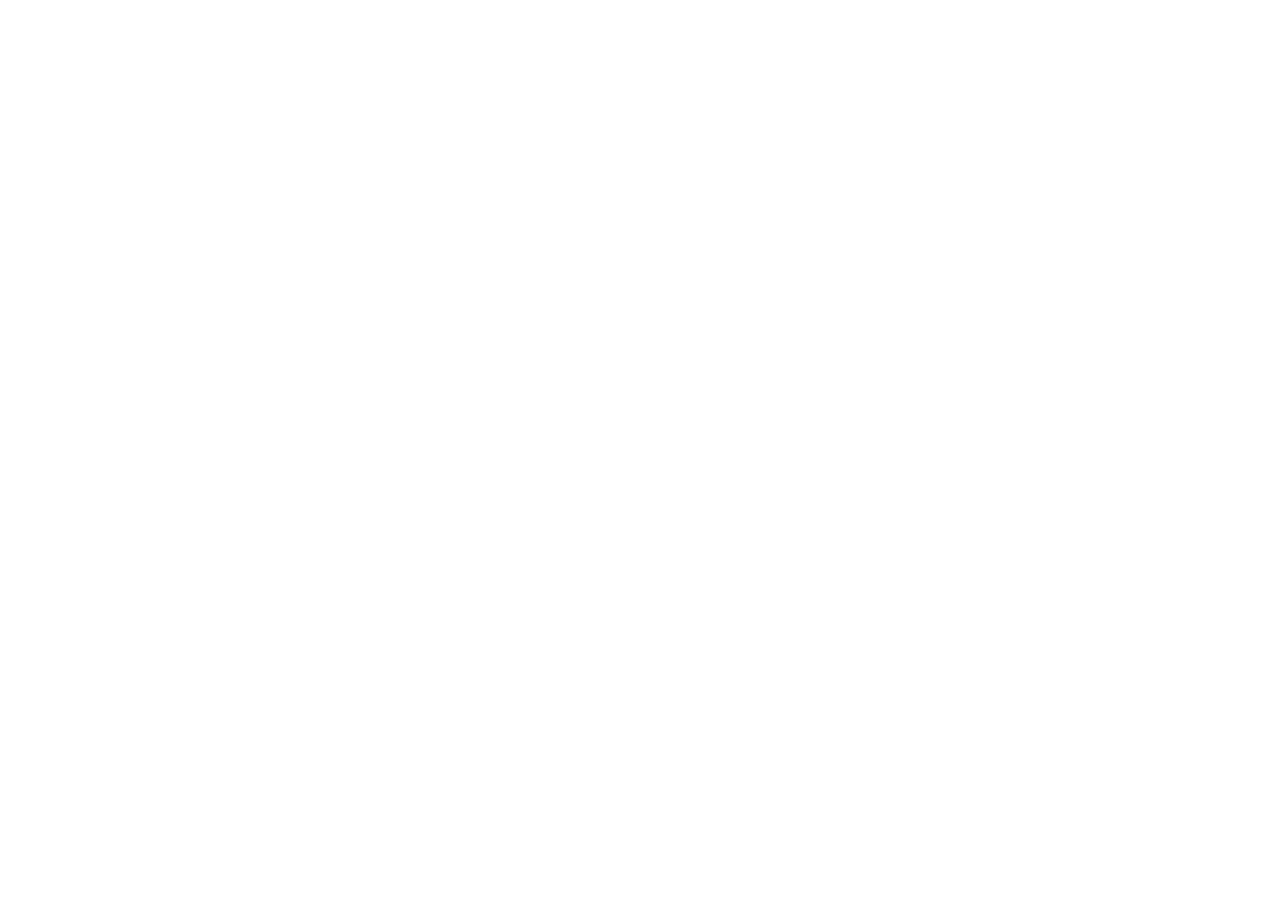
==== commit c5bc45d4: "Redirect old DOGE board to Supabase app" ====
--- a/doge/index.html
+++ b/doge/index.html
@@ -2,89 +2,16 @@
 <html lang="en">
 <head>
   <meta charset="utf-8" />
-  <meta name="viewport" content="width=device-width,initial-scale=1,viewport-fit=cover" />
-  <meta name="theme-color" content="#101713" />
-  <meta name="apple-mobile-web-app-capable" content="yes" />
-  <meta name="apple-mobile-web-app-status-bar-style" content="black-translucent" />
-  <meta name="apple-mobile-web-app-title" content="DOGE Board" />
-  <meta name="description" content="ACE OS DOGE Buy Board with Supabase account storage" />
-  <title>DOGE Buy Board</title>
-  <link rel="stylesheet" href="./styles.css?v=3" />
+  <meta name="viewport" content="width=device-width,initial-scale=1" />
+  <meta http-equiv="refresh" content="0; url=https://aces-reflection-library.vercel.app/doge.html" />
+  <link rel="canonical" href="https://aces-reflection-library.vercel.app/doge.html" />
+  <title>Opening DOGE Buy Board</title>
+  <script>location.replace('https://aces-reflection-library.vercel.app/doge.html');</script>
 </head>
-<body>
-<main class="page">
-  <header>
-    <div><p class="eyebrow">ACE OS · Money Module</p><h2>DOGE Buy Board</h2></div>
-    <div class="coin">Ð</div>
-  </header>
-
-  <section id="card" class="signal loading" aria-live="polite">
-    <span class="badge"><i></i> Live rule-based check</span>
-    <p class="prompt">Today’s signal</p>
-    <h1 id="signal">CHECKING</h1>
-    <p id="price" class="price">—</p>
-    <p id="change" class="change">Getting live DOGE data…</p>
-    <p id="reason" class="reason">The board is checking the current market before showing a signal.</p>
-  </section>
-
-  <button id="refresh" class="refresh">Check again</button>
-
-  <section id="details" class="grid hidden">
-    <article class="card"><span>Dip score</span><strong id="score">—</strong></article>
-    <article class="card"><span>RSI momentum</span><strong id="rsi">—</strong></article>
-    <article class="card"><span>20-day average</span><strong id="sma20">—</strong></article>
-    <article class="card"><span>50-day average</span><strong id="sma50">—</strong></article>
-    <article class="card wide"><span>7-day range</span><strong id="range">—</strong></article>
-    <article class="card wide"><span>Why the board chose this</span><ul id="checks" class="checks"></ul></article>
-  </section>
-
-  <div class="section-title"><div><p class="eyebrow">Private account</p><h3>Supabase storage</h3></div><p id="cloudLabel">Checking account</p></div>
-  <section class="panel">
-    <div class="cloud-head"><strong>Purchase history</strong><span id="cloudStatus" class="cloud-status"><i></i> Connecting</span></div>
-
-    <form id="authForm" class="auth-form hidden">
-      <p class="notice">Sign in once with your ACE OS account. After that, every purchase loads from and saves directly to Supabase.</p>
-      <label>Email<input id="email" type="email" autocomplete="email" value="aceperkinsss@gmail.com" required /></label>
-      <label>Password<input id="password" type="password" autocomplete="current-password" placeholder="Your ACE OS password" required /></label>
-      <button id="signIn" class="primary" type="submit">Sign in</button>
-      <button id="magicLink" class="secondary" type="button">Email me a sign-in link</button>
-      <p id="authMessage" class="notice">Your password stays with Supabase and is never stored in this page.</p>
-    </form>
-
-    <div id="signedIn" class="signed-in hidden">
-      <div><span class="account-label">Signed in as</span><strong id="accountEmail">—</strong><p id="accountMessage">All purchase records come from Supabase.</p></div>
-      <button id="signOut" class="text-button" type="button">Sign out</button>
-    </div>
-  </section>
-
-  <div class="section-title"><div><p class="eyebrow">Personal tracker</p><h3>My DOGE purchases</h3></div><p id="storageLabel">Supabase only</p></div>
-  <section class="panel">
-    <div class="portfolio">
-      <div class="stat"><span>Total invested</span><strong id="totalInvested">$0.00</strong></div>
-      <div class="stat"><span>Estimated DOGE</span><strong id="totalDoge">0.00 Ð</strong></div>
-      <div class="stat"><span>Average buy price</span><strong id="averagePrice">—</strong></div>
-      <div class="stat"><span>Current value</span><strong id="currentValue">—</strong></div>
-      <div class="stat wide"><span>Estimated gain or loss</span><strong id="gainLoss">—</strong></div>
-    </div>
-    <div class="quick-buy">
-      <button id="logFive" class="buy-button" disabled>Log this $5 purchase</button>
-      <button id="toggleCustom" class="custom-button" disabled>Log another amount</button>
-    </div>
-    <p id="purchaseNotice" class="notice">Sign in and wait for a verified live DOGE price.</p>
-    <form id="customForm" class="custom-form hidden">
-      <input id="customAmount" inputmode="decimal" type="number" min="0.01" step="0.01" placeholder="Dollar amount" aria-label="Purchase amount in dollars" />
-      <button type="submit">Save</button>
-    </form>
-  </section>
-
-  <div class="section-title"><div><p class="eyebrow">History</p><h3>Purchase log</h3></div><p id="purchaseCount">0 purchases</p></div>
-  <section id="history" class="history"><div class="empty">Sign in to load your Supabase purchase history.</div></section>
-
-  <footer>
-    <p id="updated">Waiting for a verified update.</p>
-    <p>The signal is a fixed discipline tool, not a guarantee. Purchase records are stored in Supabase under your private account. The board never places trades.</p>
-  </footer>
-</main>
-<script type="module" src="./app.js?v=3"></script>
+<body style="margin:0;min-height:100vh;display:grid;place-items:center;background:#101713;color:#f5f0e7;font-family:system-ui;padding:24px;text-align:center">
+  <main>
+    <h1>Opening the DOGE Buy Board…</h1>
+    <p><a style="color:#e5c985" href="https://aces-reflection-library.vercel.app/doge.html">Tap here if it does not open automatically.</a></p>
+  </main>
 </body>
 </html>
